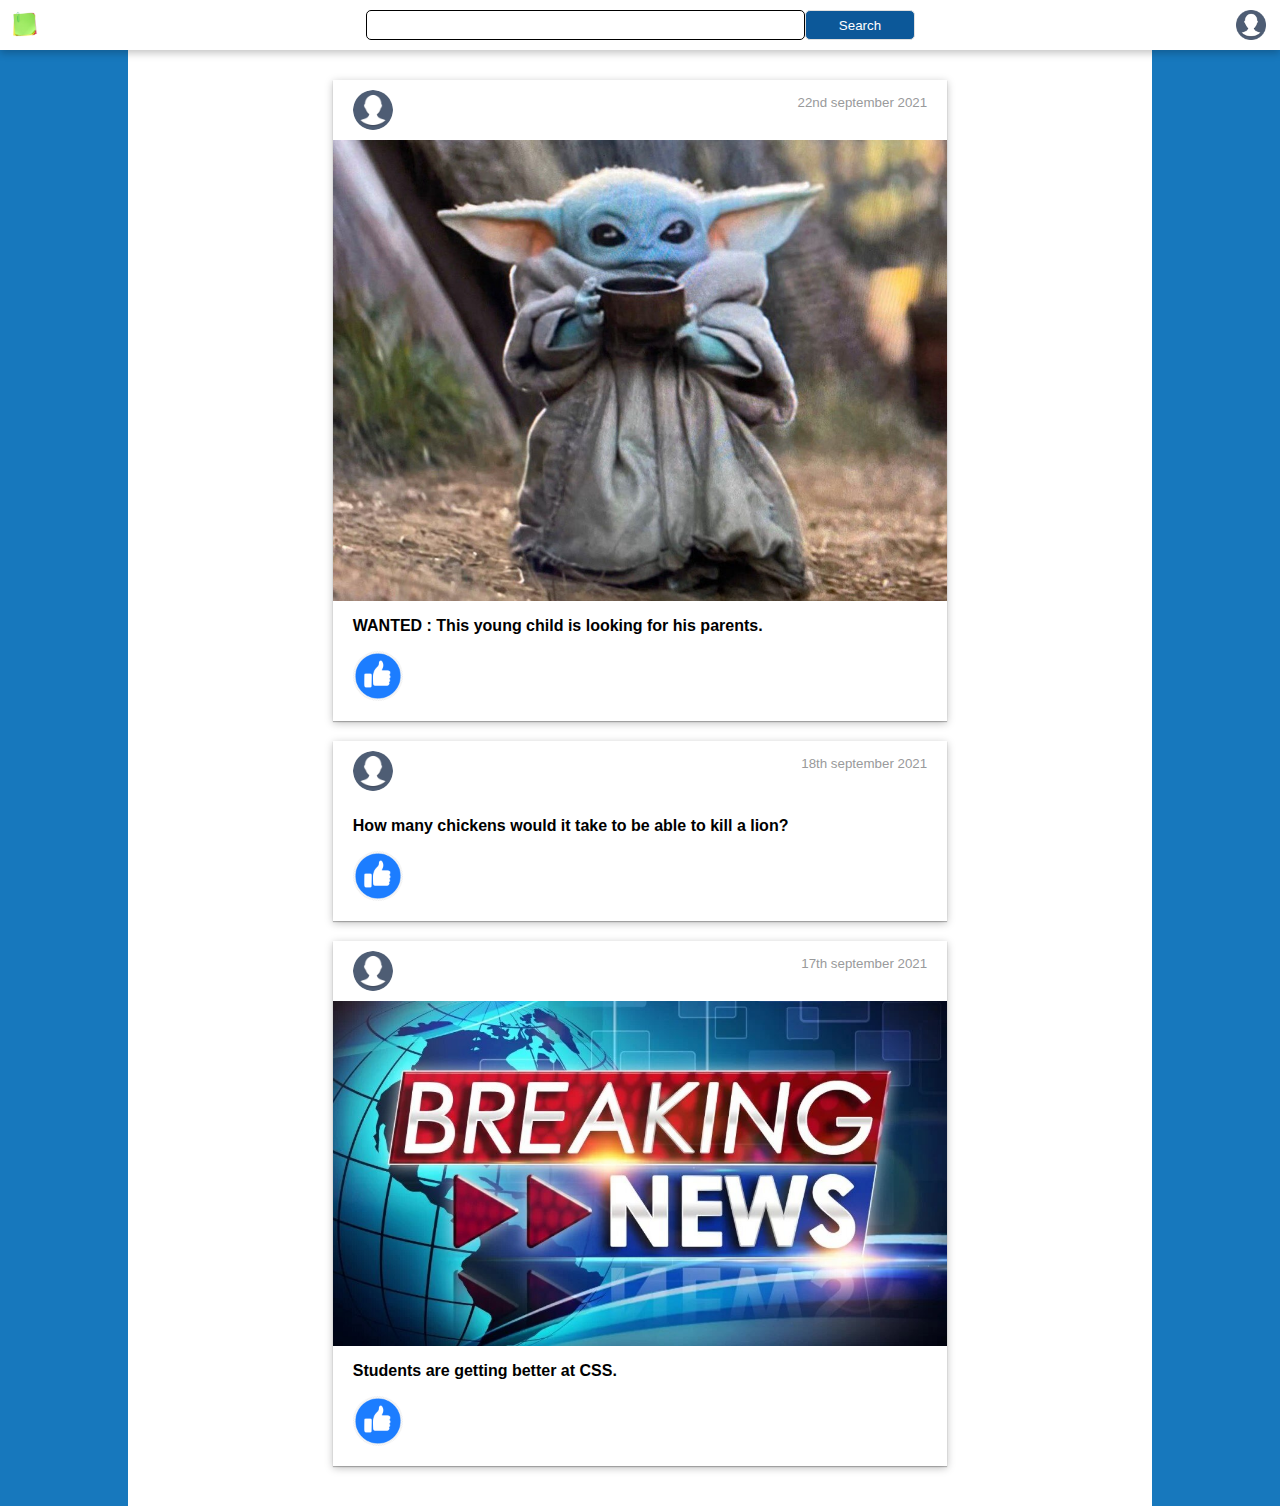
==== index.html @ 93f86b36 "clone homework1" ====
<!DOCTYPE html>
<html lang="en">
<head>
    <meta charset="UTF-8">
    <meta http-equiv="X-UA-Compatible" content="IE=edge">
    <meta name="viewport" content="width=device-width, initial-scale=1.0">
    <link rel="icon" href="res/images/postit.ico">
    <link rel="stylesheet" href="res/css/style.css">
    <title>postIt</title>
</head>
<body>

<header>
    <nav>
        <div>
            <img src="res/images/postit_image.png" alt="post">
        </div>
        <div class="search-container">
            <input type="text"><button>Search</button>
        </div>
        <div>
            <img src="res/images/profil.png" alt="logo_profile" id="logo_profile">
        </div>
    </nav>
</header>

<section class=container>
    <div class="post">
        <div class="post-header">
            <img src="res/images/profil.png" alt="profile_icon" class="post-profile">
            <small>22nd september 2021</small>
        </div>
        <img src="res/images/yoda.jpeg" alt="yoda" class="image">
        <p>WANTED : This young child is looking for his parents.</p>
        <input type="image" src="res/images/likebutton.png" alt="like_button">
    </div>
    <div class="post">
        <div class="post-header">
            <img src="res/images/profil.png" alt="profile_icon" class="post-profile">
            <small>18th september 2021</small>
        </div>
        <p class="onlytext-post">How many chickens would it take to be able to kill a lion?</p>
        <input type="image" src="res/images/likebutton.png" alt="like_button">
    </div>
    <div class="post">
        <div class="post-header">
            <img src="res/images/profil.png" alt="profile_icon" class="post-profile">
            <small>17th september 2021</small>
        </div>
        <img src="res/images/breakingnews.jpg" alt="breakingnews" class="image">
        <p>Students are getting better at CSS.</p>
        <input type="image" src="res/images/likebutton.png" alt="like_button">
    </div>
</section>
</body>
</html>
---- res/css/style.css ----
* { 
    font-family: 'Open Sans', sans-serif; 
} 
  
 html, body { 
 margin: 0; 
 padding: 0; 
 background-color: #1778bd;
}

/*  Nav bar */

nav { 
display: flex; 
background-color: #ffffff; 
align-items: center; 
box-shadow: rgba(0, 0, 0, 0.24) 0px 3px 8px;
} 
 
nav div{ 
height: 30px; 
flex-grow: 4; 
padding: 10px; 
} 
 
nav div img { 
height: 100%; 
} 
 
nav div.search-container > input { 
box-sizing: border-box; 
height: 30px; 
width: 80%; 
margin: 0; 
padding: 5px; 
border: 1px solid black; 
border-radius:5px;
} 
 
nav div.search-container > button { 
box-sizing: border-box; 
height: 30px; 
width: 20%; 
margin: 0; 
padding: 5px;
border: 1px solid #e0e0e0; 
cursor: pointer; 
background-color: #0c5899 ; 
border-radius:5px;
color:white;
}
nav div.search-container > button:hover{
background-color: #0c579969
}
#logo_profile{
    margin-left:90%;
}
header{
    position:fixed;
    width:100%;
    top:0px;
    }

/* index.html */

.container{
    display:flex;
    flex-direction: column;
    margin:0 auto;
    width: 80%;
    background-color: white;
    padding-top:80px;
    padding-bottom:20px;
}
.post{
    display:flex;
    flex-direction: column;
    width: 60%;
    box-shadow: rgba(0, 0, 0, 0.25) 0px 0.0625em 0.0625em, rgba(0, 0, 0, 0.25) 0px 0.125em 0.5em, rgba(255, 255, 255, 0.1) 0px 0px 0px 1px inset;    margin:0 auto;
    padding-top: 10px;
    padding-bottom: 20px;
    margin-bottom: 20px;
}
.post-header{
    display:flex;
    flex-direction: raw;
    width: 100%;
    justify-content: space-between;
}
.post-profile{
    margin-left: 20px;
    margin-bottom: 10px;
    width:40px;
    height:40px;
    border-radius:20px;
}
small{
    margin-top: 5px;
    margin-right: 20px;
    color:#999a9b
}
.image{
    margin:0 auto;
    width:100%;
    object-fit: cover;
}
img + p {
    font-weight: bold;
    padding-left: 20px;
}
p ~ input {
    margin-left: 20px;
    width:50px;
    height:50px;
    border-radius:25px;
}
p ~ input:hover{
    box-shadow: rgba(0, 0, 0, 0.25) 0px 0.0625em 0.0625em, rgba(0, 0, 0, 0.25) 0px 0.125em 0.5em, rgba(255, 255, 255, 0.1) 0px 0px 0px 1px inset;
}
.onlytext-post{
    font-weight: bold;
    padding-left: 20px;
}

/* Login page */
.login_container{
    display: flex;
    flex-direction: column;
    background-color: white;
    margin:auto;
    justify-content:center;
    width: 40%;
    height: 30%;
    margin-top:3%;
    position: relative;
    box-shadow: 0 2px 4px 0 rgba(0,0,0,2);
    border-radius: 5px;
}
.postit_image{
    position: absolute;
    top: 0;
    left: 0;
}
#welcome{
    text-align: center;
    margin-top: 10%;
}
.login_links{
    text-align: center;
    text-decoration: none;
}
.login_links a{
    outline: none;
    text-decoration: none;
    color:blue;
}
.centered_text{
    text-align: center;
}
#login_button{
    background-color: #668cff;
    padding-top:8px;
    padding-bottom:8px;
    padding-left: 16px;
    padding-right: 16px;
    border-radius: 8px;
    border: none;
    margin:0 auto;
}
#login_button:hover{
    background-color: #1a53ff;
}
.login_form{
    margin:auto; 
    width: 50%;
    display: flex;
    flex-direction: column;
    justify-content:center;
}
.login_placeholders{
    padding-top:8px;
    padding-bottom:8px;
    width: 100%;
    margin-top: 10px;
    margin-bottom: 10px;
}
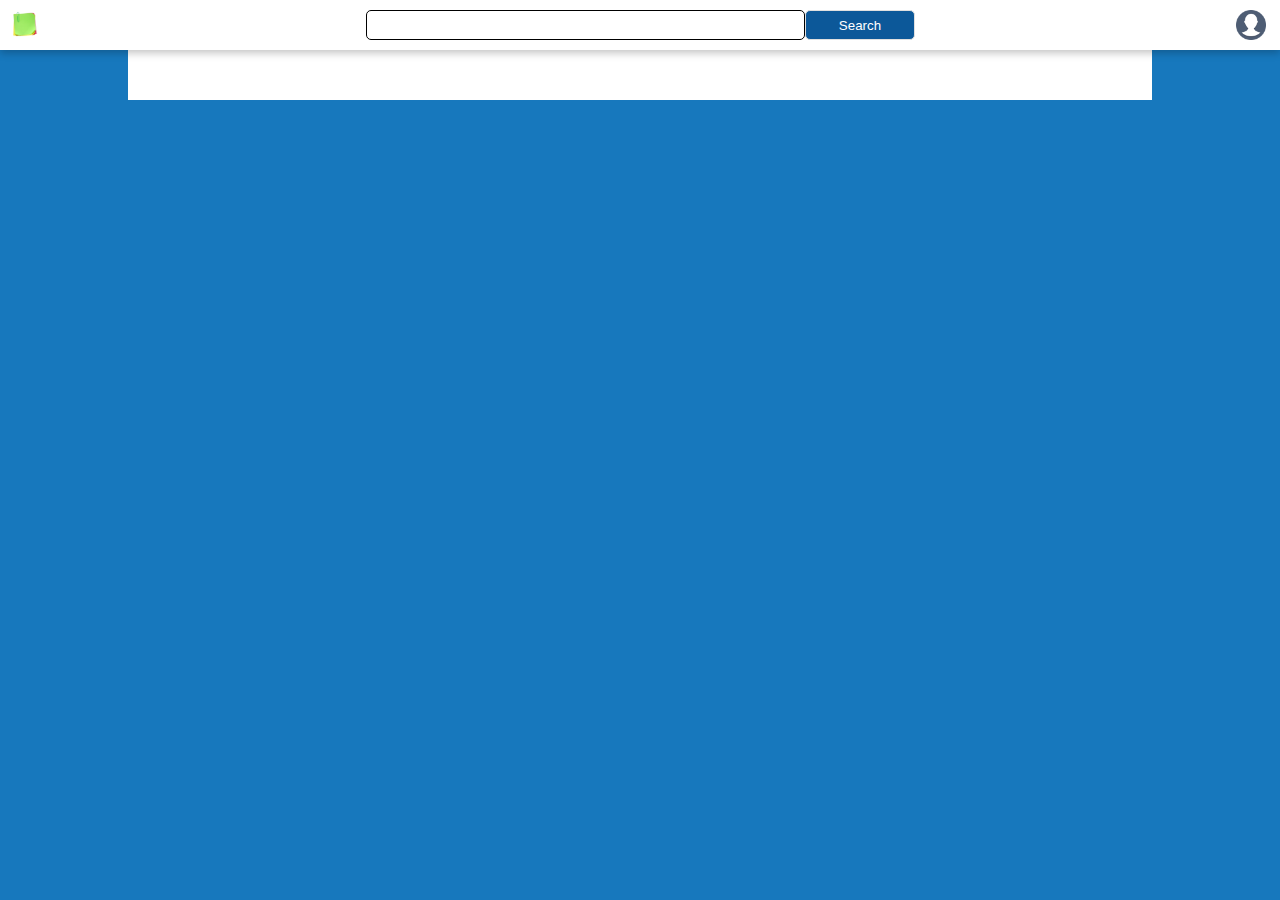
==== commit 73d6c603: "jquerry" ====
--- a/index.html
+++ b/index.html
@@ -6,6 +6,8 @@
     <meta name="viewport" content="width=device-width, initial-scale=1.0">
     <link rel="icon" href="res/images/postit.ico">
     <link rel="stylesheet" href="res/css/style.css">
+    <script src="https://ajax.googleapis.com/ajax/libs/jquery/3.5.1/jquery.min.js"></script>
+    <script type="text/javascript" src="res/js/app.js"></script>
     <title>postIt</title>
 </head>
 <body>
@@ -25,32 +27,6 @@
 </header>
 
 <section class=container>
-    <div class="post">
-        <div class="post-header">
-            <img src="res/images/profil.png" alt="profile_icon" class="post-profile">
-            <small>22nd september 2021</small>
-        </div>
-        <img src="res/images/yoda.jpeg" alt="yoda" class="image">
-        <p>WANTED : This young child is looking for his parents.</p>
-        <input type="image" src="res/images/likebutton.png" alt="like_button">
-    </div>
-    <div class="post">
-        <div class="post-header">
-            <img src="res/images/profil.png" alt="profile_icon" class="post-profile">
-            <small>18th september 2021</small>
-        </div>
-        <p class="onlytext-post">How many chickens would it take to be able to kill a lion?</p>
-        <input type="image" src="res/images/likebutton.png" alt="like_button">
-    </div>
-    <div class="post">
-        <div class="post-header">
-            <img src="res/images/profil.png" alt="profile_icon" class="post-profile">
-            <small>17th september 2021</small>
-        </div>
-        <img src="res/images/breakingnews.jpg" alt="breakingnews" class="image">
-        <p>Students are getting better at CSS.</p>
-        <input type="image" src="res/images/likebutton.png" alt="like_button">
-    </div>
 </section>
 </body>
 </html>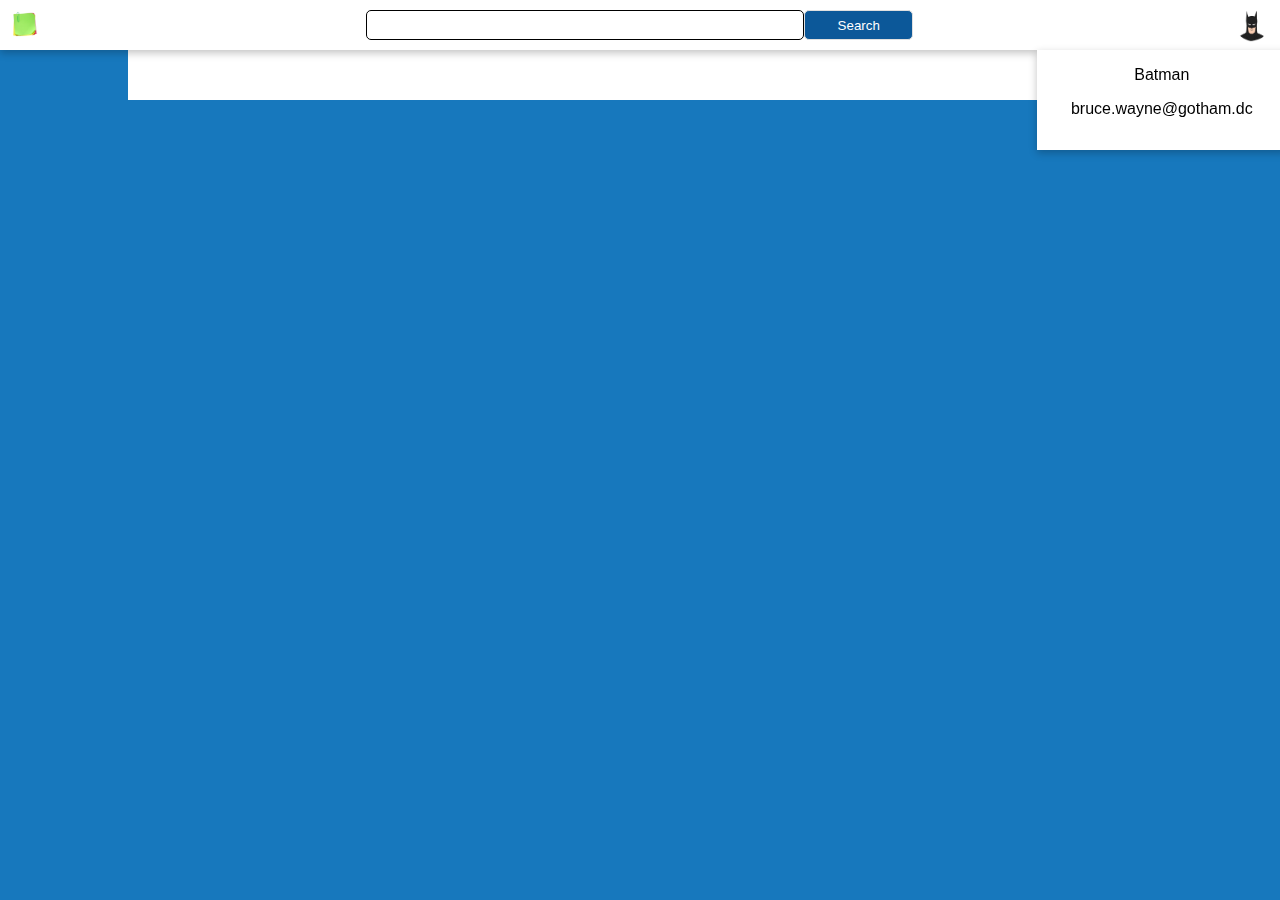
==== commit cc14717b: "added the user info tab when clicking on the user picture (task 7)" ====
--- a/index.html
+++ b/index.html
@@ -1,5 +1,6 @@
 <!DOCTYPE html>
 <html lang="en">
+
 <head>
     <meta charset="UTF-8">
     <meta http-equiv="X-UA-Compatible" content="IE=edge">
@@ -10,23 +11,30 @@
     <script type="text/javascript" src="res/js/app.js"></script>
     <title>postIt</title>
 </head>
+
 <body>
 
-<header>
-    <nav>
-        <div>
-            <img src="res/images/postit_image.png" alt="post">
-        </div>
-        <div class="search-container">
-            <input type="text"><button>Search</button>
-        </div>
-        <div>
-            <img src="res/images/profil.png" alt="logo_profile" id="logo_profile">
-        </div>
-    </nav>
-</header>
+    <header>
+        <nav>
+            <div>
+                <img src="res/images/postit_image.png" alt="post">
+            </div>
+            <div class="search-container">
+                <input type="text"><button>Search</button>
+            </div>
+            <div>
+                <!-- <img src="res/images/profil.png" alt="logo_profile" id="logo_profile">  -->
+                <input type="image" id='logo_profile' name="user" src="res/images/user.png" alt="User Picture" width="32" height="32"></input>
+            </div>
+        </nav>
+    </header>
+    <div id='userDisplay'> 
+        <p class='logsInfo'>Batman</p>
+        <p class='logsInfo'>bruce.wayne@gotham.dc</p>
+    </div>
 
-<section class=container>
-</section>
+    <section class=container>
+    </section>
 </body>
+
 </html>--- a/res/css/style.css
+++ b/res/css/style.css
@@ -59,8 +59,19 @@
     position:fixed;
     width:100%;
     top:0px;
-    }
-
+}
+#userDisplay{
+    position:fixed;
+    margin-left:81%;
+    margin-top: 50px;
+    background-color: white;
+    box-shadow: rgba(0, 0, 0, 0.24) 0px 3px 8px;
+    height: 100px;
+    width: 250px;
+}
+.logsInfo{
+    text-align: center;
+}
 /* index.html */
 
 .container{
@@ -83,9 +94,18 @@
 }
 .post-header{
     display:flex;
-    flex-direction: raw;
+    flex-direction: row;
     width: 100%;
     justify-content: space-between;
+}
+.post-header img{
+    width: 50px;
+    height: 50px;
+    object-fit: cover;
+    border-radius: 50%;
+    border: solid 1px grey;
+    margin-left:20px;
+
 }
 .post-profile{
     margin-left: 20px;
@@ -101,12 +121,13 @@
 }
 .image{
     margin:0 auto;
-    width:100%;
+    width:60%;
     object-fit: cover;
 }
 img + p {
     font-weight: bold;
     padding-left: 20px;
+    text-align: center;
 }
 p ~ input {
     margin-left: 20px;
